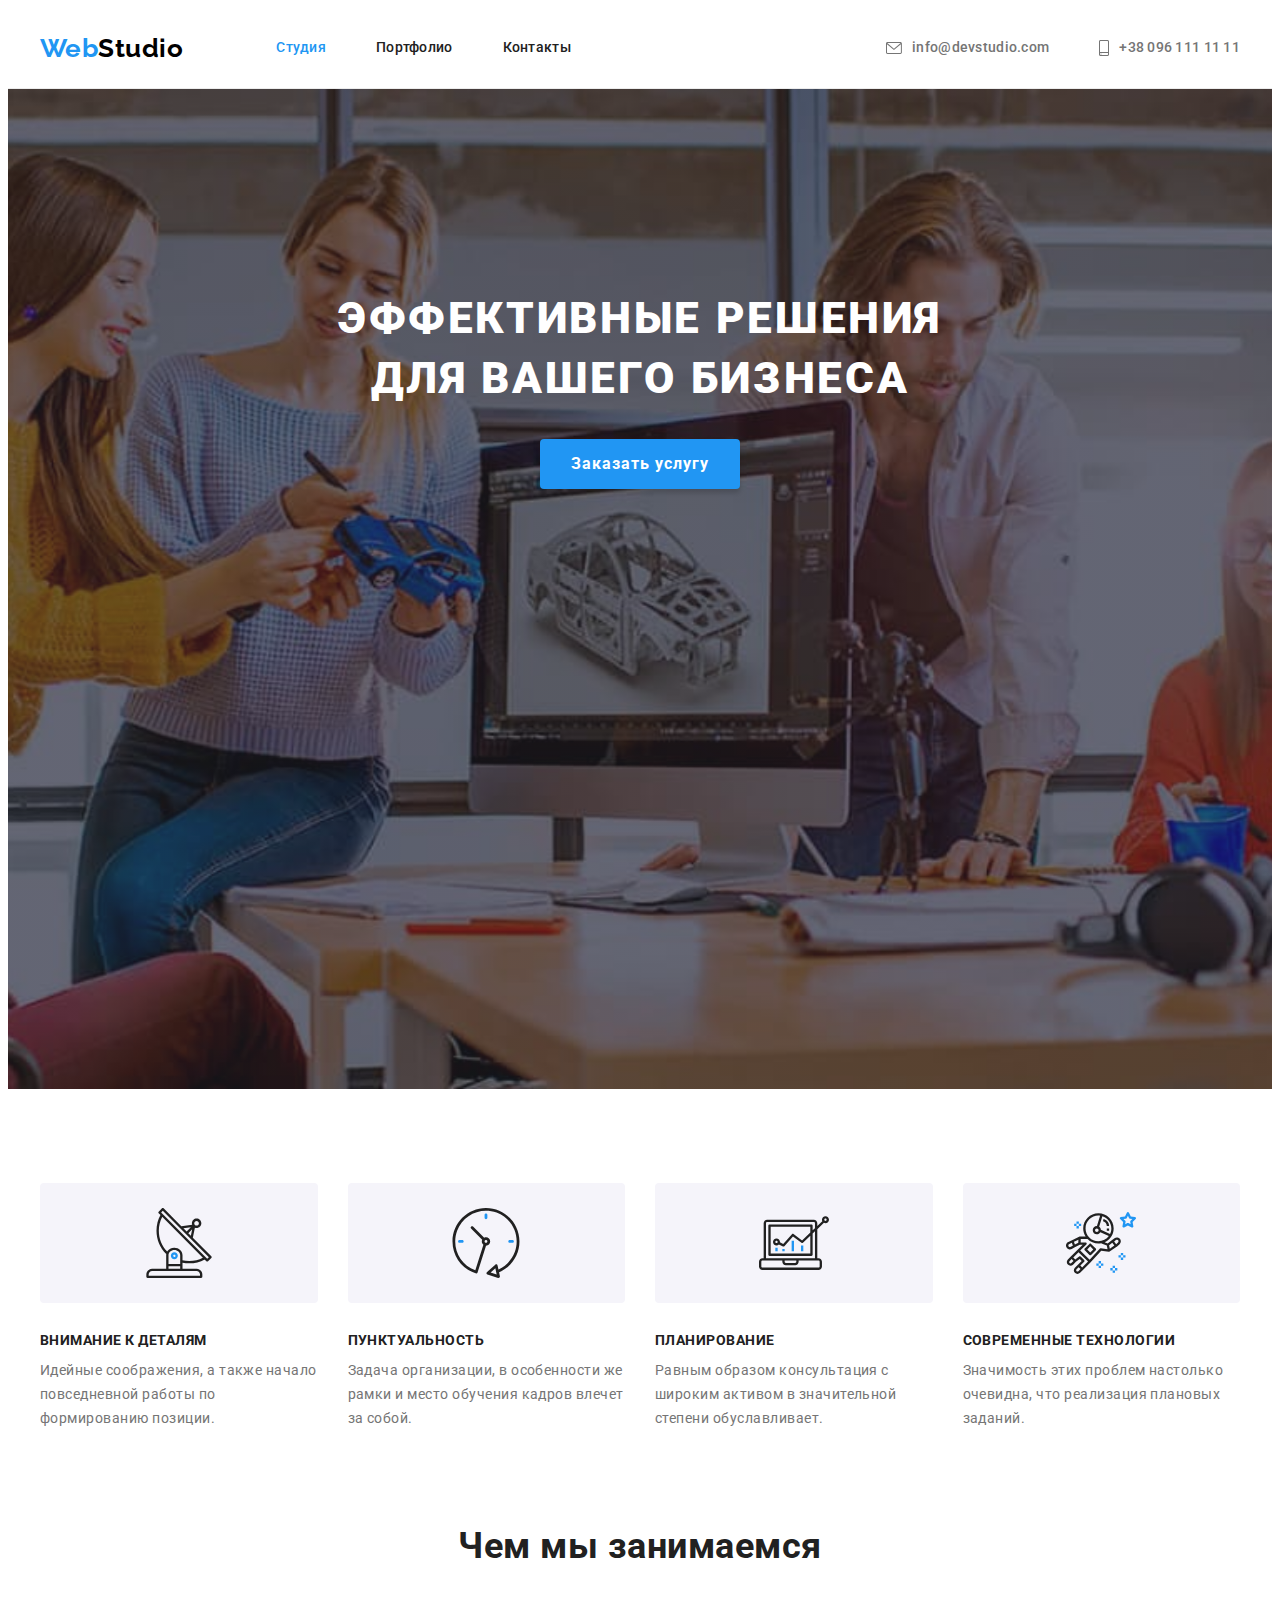
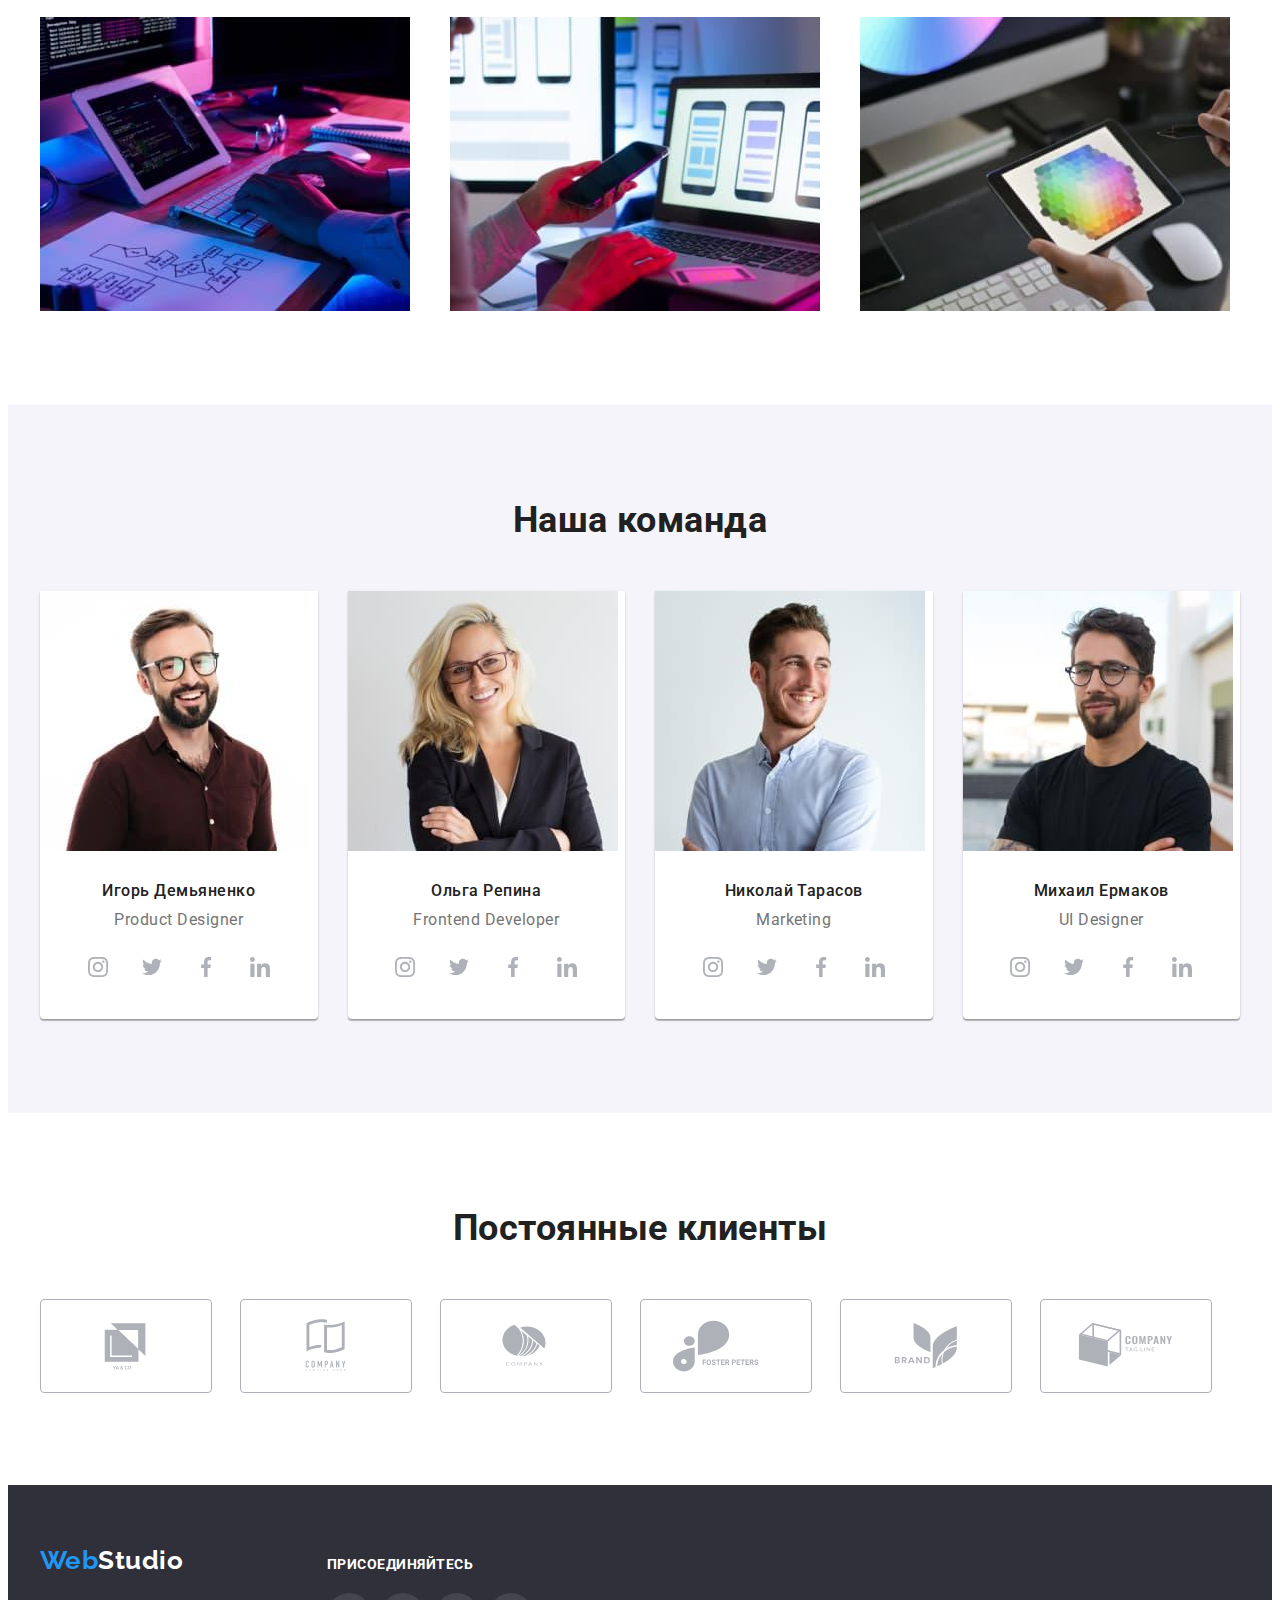
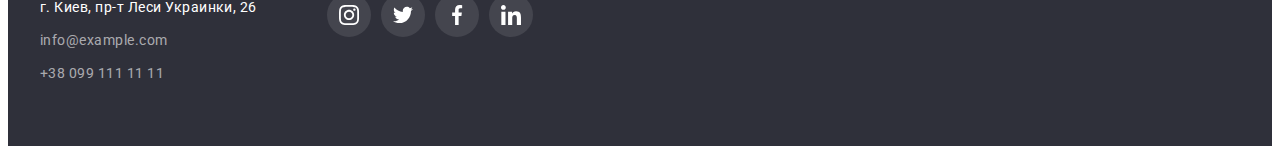
==== index.html @ f6261611 "Переносит файлы из 4-го ДЗ" ====
<!DOCTYPE html>
<html lang="ru">
<head>
    <meta charset="UTF-8">
    <meta http-equiv="X-UA-Compatible" content="IE=edge">
    <meta name="viewport" content="width=device-width, initial-scale=1.0">
    <title>WebStudio</title>
    <link href="https://fonts.googleapis.com/css2?family=Raleway:wght@700&family=Roboto:wght@400;500;700;900&display=swap"
        rel="stylesheet">
    <link rel="stylesheet" href="https://cdnjs.cloudflare.com/ajax/libs/modern-normalize/1.1.0/modern-normalize.min.css"
            integrity="sha512-wpPYUAdjBVSE4KJnH1VR1HeZfpl1ub8YT/NKx4PuQ5NmX2tKuGu6U/JRp5y+Y8XG2tV+wKQpNHVUX03MfMFn9Q=="
            crossorigin="anonymous" referrerpolicy="no-referrer">
    <link rel="stylesheet" href="./css/styles.css">
</head>
<body>
    <!-- шапка сайта -->
    <header class="header">
        <div class="header-container container">
        <a href="./index.html" lang="en" class="logo link">Web<span class="header-studio">Studio</span></a>
        <nav class="navigation">
            <ul class="site-nav">
                <li class="site-nav-item"><a href="" class="site-nav-link link current">Студия</a></li>
                <li class="site-nav-item"><a href="./portfolio.html" class="site-nav-link link">Портфолио</a></li>
                <li class="site-nav-item"><a href="" class="site-nav-link link">Контакты</a></li>
            </ul>
        </nav>

        <ul class="contacts">
            <li class="contact-item">
                <a href="mailto:info@devstudio.com" class="contact-link link">
                    <svg class="contact-icon" width="16" height="12px">
                        <use href="./images/icons.svg#icon-envelope"></use>
                    </svg>
                    info@devstudio.com
                </a>
            </li>
            <li class="contact-item">
                <a href="tel:+380961111111" class="contact-link link">
                    <svg class="contact-icon" width="10" height="16">
                        <use href="./images/icons.svg#icon-smartphone"></use>
                    </svg>
                    +38 096 111 11 11
                </a>
            </li>
        </ul>
        </div>
    </header>

    <!-- уникальные данные страницы -->
    <main>
        <section class="hero">
            <div class="hero-flex container">
            <h1 class="hero-title">Эффективные решения для вашего бизнеса</h1>
            <button type="button" class="hero-btn">Заказать услугу</button>
        </div>
        </section>
        
        <section class="features-section section">
            <div class="container">
            <h2 class="section-title visually-hidden">Особенности</h2>
            <ul class="features">
                <li class="feature-item">
                    <div class="feature-icon">
                    <svg width="70" height="70">
                        <use href="./images/icons.svg#icon-antenna"></use>
                    </svg>
                    </div>
                    <h3 class="feature-title">Внимание к деталям</h3>
                    <p class="feature-desc">Идейные соображения, а также начало повседневной работы по формированию позиции.</p>
                </li>
                <li class="feature-item">
                    <div class="feature-icon">
                    <svg width="70" height="70">
                        <use href="./images/icons.svg#icon-clock"></use>
                    </svg>
                    </div>
                    <h3 class="feature-title">Пунктуальность</h3>
                    <p class="feature-desc">Задача организации, в особенности же рамки и место обучения кадров влечет за собой.</p>
                </li>
                <li class="feature-item">
                    <div class="feature-icon">
                    <svg width="70" height="70">
                        <use href="./images/icons.svg#icon-diagram"></use>
                    </svg>
                    </div>
                    <h3 class="feature-title">Планирование</h3>
                    <p class="feature-desc">Равным образом консультация с широким активом в значительной степени обуславливает.</p>
                </li>
                <li class="feature-item">
                    <div class="feature-icon">
                    <svg width="70" height="70">
                        <use href="./images/icons.svg#icon-astronaut"></use>
                    </svg>
                    </div>
                    <h3 class="feature-title">Современные технологии</h3>
                    <p class="feature-desc">Значимость этих проблем настолько очевидна, что реализация плановых заданий.</p>
                </li>
            </ul>
            </div>
        </section>

        <section class="section">
            <div class="container">
            <h2 class="section-title">Чем мы занимаемся</h2>
            <ul class="works">
                <li class="work-item">
                    <img src="./images/box_1.jpg" alt="Руки на клавиатуре перед планшетом" width="370">
                </li>
                <li class="work-item">
                    <img src="./images/box_2.jpg" alt="В левой руке смартфон, правая рука - на тачпаде ноутбука. На экране ноутбука макеты смартфонов" width="370">
                </li>
                <li class="work-item">
                    <img src="./images/box_3.jpg" alt="В левой руке планшет, в правой маркер, руки находятся над компьютерным столом" width="370">
                </li>
            </ul>
            </div>
        </section>

        <section class="section team">
            <div class="container">
            <h2 class="section-title">Наша команда</h2>
            <ul class="members">
                <li class="member-item">
                    <img src="./images/team_1.jpg" alt="Мужчина-шатен с бородой и в очках улыбается" width="270" class="member-image">
                    <div class="member-content">
                        <h3 class="member-title">Игорь Демьяненко</h3>
                        <p lang="en" class="member-desc">Product Designer</p>
                        <ul class="member-item-list  social-list">
                            <li class="social-item">
                                <a href="" class="social-link member link">
                                    <svg class="social-icon member" width="20" height="20">
                                        <use href="./images/icons.svg#icon-instagram"></use>
                                    </svg>
                                </a>
                            </li>
                            <li class="social-item">
                                <a href="" class="social-link member link">
                                    <svg class="social-icon member" width="20" height="20">
                                        <use href="./images/icons.svg#icon-twitter"></use>
                                    </svg>
                                </a>
                            </li>
                            <li class="social-item">
                                <a href="" class="social-link member link">
                                    <svg class="social-icon member" width="20" height="20">
                                        <use href="./images/icons.svg#icon-facebook"></use>
                                    </svg>
                                </a>
                            </li>
                            <li class="social-item">
                                <a href="" class="social-link member link">
                                    <svg class="social-icon member" width="20" height="20">
                                        <use href="./images/icons.svg#icon-linkedin"></use>
                                    </svg>
                                </a>
                            </li>
                        </ul>
                    </div>
                </li>
                <li class="member-item">
                    <img src="./images/team_2.jpg" alt="Женщина-блондинка в очках улыбается" width="270" class="member-image">
                    <div class="member-content">
                        <h3 class="member-title">Ольга Репина</h3>
                        <p lang="en" class="member-desc">Frontend Developer</p>
                        <ul class="member-item-list  social-list">
                            <li class="social-item">
                                <a href="" class="social-link member link">
                                    <svg class="social-icon member" width="20" height="20">
                                        <use href="./images/icons.svg#icon-instagram"></use>
                                    </svg>
                                </a>
                            </li>
                            <li class="social-item">
                                <a href="" class="social-link member link">
                                    <svg class="social-icon member" width="20" height="20">
                                        <use href="./images/icons.svg#icon-twitter"></use>
                                    </svg>
                                </a>
                            </li>
                            <li class="social-item">
                                <a href="" class="social-link member link">
                                    <svg class="social-icon member" width="20" height="20">
                                        <use href="./images/icons.svg#icon-facebook"></use>
                                    </svg>
                                </a>
                            </li>
                            <li class="social-item">
                                <a href="" class="social-link member link">
                                    <svg class="social-icon member" width="20" height="20">
                                        <use href="./images/icons.svg#icon-linkedin"></use>
                                    </svg>
                                </a>
                            </li>
                        </ul>
                    </div>
                </li>
                <li class="member-item">
                    <img src="./images/team_3.jpg" alt="Мужчина-шатен улыбается, смотрит в сторону" width="270" class="member-image">
                    <div class="member-content">
                        <h3 class="member-title">Николай Тарасов</h3>
                        <p lang="en" class="member-desc">Marketing</p>
                        <ul class="member-item-list  social-list">
                            <li class="social-item">
                                <a href="" class="social-link member link">
                                    <svg class="social-icon member" width="20" height="20">
                                        <use href="./images/icons.svg#icon-instagram"></use>
                                    </svg>
                                </a>
                            </li>
                            <li class="social-item">
                                <a href="" class="social-link member link">
                                    <svg class="social-icon member" width="20" height="20">
                                        <use href="./images/icons.svg#icon-twitter"></use>
                                    </svg>
                                </a>
                            </li>
                            <li class="social-item">
                                <a href="" class="social-link member link">
                                    <svg class="social-icon member" width="20" height="20">
                                        <use href="./images/icons.svg#icon-facebook"></use>
                                    </svg>
                                </a>
                            </li>
                            <li class="social-item">
                                <a href="" class="social-link member link">
                                    <svg class="social-icon member" width="20" height="20">
                                        <use href="./images/icons.svg#icon-linkedin"></use>
                                    </svg>
                                </a>
                            </li>
                        </ul>
                    </div>
                </li>
                <li class="member-item">
                    <img src="./images/team_4.jpg" alt="Мужчина-брюнет с бородой и в очках улыбается" width="270" class="member-image">
                    <div class="member-content">
                        <h3 class="member-title">Михаил Ермаков</h3>
                        <p lang="en" class="member-desc">UI Designer</p>
                        <ul class="member-item-list  social-list">
                            <li class="social-item">
                                <a href="" class="social-link member link">
                                    <svg class="social-icon member" width="20" height="20">
                                        <use href="./images/icons.svg#icon-instagram"></use>
                                    </svg>
                                </a>
                            </li>
                            <li class="social-item">
                                <a href="" class="social-link member link">
                                    <svg class="social-icon member" width="20" height="20">
                                        <use href="./images/icons.svg#icon-twitter"></use>
                                    </svg>
                                </a>
                            </li>
                            <li class="social-item">
                                <a href="" class="social-link member link">
                                    <svg class="social-icon member" width="20" height="20">
                                        <use href="./images/icons.svg#icon-facebook"></use>
                                    </svg>
                                </a>
                            </li>
                            <li class="social-item">
                                <a href="" class="social-link member link">
                                    <svg class="social-icon member" width="20" height="20">
                                        <use href="./images/icons.svg#icon-linkedin"></use>
                                    </svg>
                                </a>
                            </li>
                        </ul>
                    </div>
                </li>
            </ul>
            </div>
        </section>

        <section class="section">
            <div class="container">
                <h2 class="section-title">Постоянные клиенты</h2>
                <ul class="clients">
                    <li class="client-item">
                        <a href="" class="client-link link">
                            <svg class="client-icon" width="106" height="60">
                                <use href="./images/icons.svg#icon-client1"></use>
                            </svg>
                        </a>
                    </li>
                    <li class="client-item">
                        <a href="" class="client-link link">
                            <svg class="client-icon" width="106" height="60">
                                <use href="./images/icons.svg#icon-client2"></use>
                            </svg>
                        </a>
                    </li>
                    <li class="client-item">
                        <a href="" class="client-link link">
                            <svg class="client-icon" width="106" height="60">
                                <use href="./images/icons.svg#icon-client3"></use>
                            </svg>
                        </a>
                    </li>
                    <li class="client-item">
                        <a href="" class="client-link link">
                            <svg class="client-icon" width="106" height="60">
                                <use href="./images/icons.svg#icon-client4"></use>
                            </svg>
                        </a>
                    </li>
                    <li class="client-item">
                        <a href="" class="client-link link">
                            <svg class="client-icon" width="106" height="60">
                                <use href="./images/icons.svg#icon-client5"></use>
                            </svg>
                        </a>
                    </li>
                    <li class="client-item">
                        <a href="" class="client-link link">
                            <svg class="client-icon" width="106" height="60">
                                <use href="./images/icons.svg#icon-client6"></use>
                            </svg>
                        </a>
                    </li>
    
                 </ul>
             </div>
        </section>
    </main>
    
    <!-- подвал сайта -->
    <footer>
        <div class="footer-container container">
            <div class="footer-block footer-address">
                <a href="./index.html" lang="en" class="logo link">Web<span class="footer-studio">Studio</span></a>
                <address class="address">
                    <ul class="address-list">
                        <li class="address-item"><a href="https://goo.gl/maps/fksLgXk4oVLqper47" class="address-map link">г. Киев, пр-т Леси Украинки, 26</a></li>
                        <li class="address-item"><a href="mailto:info@example.com" class="address-link link">info@example.com</a></li>
                        <li class="address-item"><a href="tel:+380991111111" class="address-link link">+38 099 111 11 11</a></li>
                    </ul>
                </address>
            </div>
            <div class="footer-block footer-social">
                <h3 class="footer-social-title">Присоединяйтесь</h3>
                <ul class="footer-list  social-list">
                    <li class="social-item">
                        <a href="" class="social-link footer link">
                            <svg class="social-icon footer" width="20" height="20">
                                <use href="./images/icons.svg#icon-instagram"></use>
                            </svg>
                        </a>
                    </li>
                    <li class="social-item">
                        <a href="" class="social-link footer link">
                            <svg class="social-icon footer" width="20" height="20">
                                <use href="./images/icons.svg#icon-twitter"></use>
                            </svg>
                        </a>
                    </li>
                    <li class="social-item">
                        <a href="" class="social-link footer link">
                            <svg class="social-icon footer" width="20" height="20">
                                <use href="./images/icons.svg#icon-facebook"></use>
                            </svg>
                        </a>
                    </li>
                    <li class="social-item">
                        <a href="" class="social-link footer link">
                            <svg class="social-icon footer" width="20" height="20">
                                <use href="./images/icons.svg#icon-linkedin"></use>
                            </svg>
                        </a>
                    </li>
                </ul>
            </div>
            </ul>
        </div>
    </footer>
</body>
</html>
---- css/styles.css ----
:root {
  --primary-text-color: #757575;
  --title-text-color: #212121;
  --accent-color: #2196f3;
  --primary-bg-color: #fff;
  --footer-bg-color: #2f303a;
  --footer-contacts-color: rgba(255, 255, 255, 0.6);
  --logo-studio-header-color: #000;
  --secondary-bg-color: #f5f4fa;
  --border-color: #ececec;
  --border-portfolio: #eeeeee;
  --hero-overlay-color: rgba(47, 48, 58, 0.4);
  --footer-social-bg-color: rgba(255, 255, 255, 0.1);
  --team-social-icon-color: #afb1b8;
  --main-margin: 30px;
  --secondary-margin: 50px;
  --main-title-size: 16px;
  --main-text-size: 14px;
  --small-margin: 10px;
  --main-border-radius: 4px;
}

body {
  font-family: "Roboto", sans-serif;
  letter-spacing: 0.03em;
  color: var(--primary-text-color);
  background-color: var(--primary-bg-color);
}

img {
  display: block;
  max-width: 100%;
  height: auto;
}

p,
h1,
h2,
h3,
h4,
h5,
h6 {
  margin: 0;
}

ul {
  margin: 0;
  padding-left: 0;
  list-style: none;
}

/* общие особенности */

.container {
  width: 1200px;
  padding: 0 15px;
  margin: 0 auto;
}

.section {
  padding-top: 94px;
  padding-bottom: 94px;
}

.link {
  text-decoration: none;
}

.link:hover,
.link:focus {
  color: var(--accent-color);
}

.visually-hidden {
  position: absolute;
  width: 1px;
  height: 1px;
  margin: -1px;
  padding: 0;
  overflow: hidden;
  border: 0;
  clip: rect(0 0 0 0);
}

/* шапка */

.header {
  border-bottom: 1px solid var(--border-color);
}

.header-container {
  display: flex;
  align-items: center;
}

/* логотип */

.logo {
  font-family: "Raleway", sans-serif;
  font-weight: 700;
  font-size: 26px;
  line-height: 1.19;
  color: var(--accent-color);
}

.header-studio {
  color: var(--logo-studio-header-color);
}

.footer-studio {
  color: var(--primary-bg-color);
}

/* навигация сайта и контакты в шапке */

.navigation {
  margin-left: 93px;
}

.site-nav {
  display: flex;
  align-items: center;
}

.contacts {
  display: flex;
  align-items: center;
  margin-left: auto;
}

.site-nav-item:not(:last-child),
.contact-item:not(:last-child) {
  margin-right: var(--secondary-margin);
}

.site-nav-link,
.contact-link {
  display: block;
  padding-top: 32px;
  padding-bottom: 32px;

  font-weight: 500;
  font-size: var(--main-text-size);
  line-height: 1.14;
  letter-spacing: 0.02em;
}

.site-nav-link {
  color: var(--title-text-color);
}

.site-nav-link.current {
  color: var(--accent-color);
}

.contact-link {
  display: flex;
  align-items: center;
  justify-content: center;
  width: 100%;
  height: 100%;
  color: var(--primary-text-color);
}

.contact-icon {
  fill: var(--primary-text-color);
  margin-right: var(--small-margin);
}

.contact-link:hover .contact-icon,
.contact-link:focus .contact-icon {
  fill: var(--accent-color);
}

/* главная страница */
/* герой */

.hero {
  margin: 0 auto;
  padding-top: 200px;
  padding-bottom: 200px;
  max-width: 1600px;
  min-height: 600px;
  background-image: linear-gradient(
      rgba(47, 48, 58, 0.4),
      rgba(47, 48, 58, 0.4)
    ),
    url("../images/hero-image.jpg");
  background-repeat: no-repeat;
  background-position: center;
  background-size: cover;
  background-color: var(--footer-bg-color);
}

.hero-flex {
  display: flex;
  flex-direction: column;
  align-items: center;
}

.hero-title {
  margin: 0 auto;

  font-weight: 900;
  font-size: 44px;
  line-height: 1.36;
  text-align: center;
  letter-spacing: 0.06em;
  text-transform: uppercase;
  max-width: 696px;

  color: var(--primary-bg-color);
}

.hero-btn {
  width: 200px;
  height: var(--secondary-margin);
  margin-top: var(--main-margin);

  font-family: inherit;
  font-weight: 700;
  font-size: var(--main-title-size);
  line-height: 1.87;
  letter-spacing: 0.06em;

  color: var(--primary-bg-color);
  background-color: var(--accent-color);
  border-color: transparent;
  box-shadow: 0px 4px 4px rgba(0, 0, 0, 0.15);
  border-radius: var(--main-border-radius);

  cursor: pointer;
}

.hero-btn:hover,
.hero-btn:focus {
  color: var(--accent-color);
  background-color: var(--primary-bg-color);
}

/* общее в секциях */

.section-title,
.feature-title,
.member-title {
  color: var(--title-text-color);
}

.section-title,
.member-title,
.member-desc {
  text-align: center;
}

.section-title {
  margin-bottom: var(--secondary-margin);

  font-weight: 700;
  font-size: 36px;
  line-height: 1.17;
}

.feature-title,
.footer-social-title {
  font-weight: 700;
  font-size: var(--main-text-size);
  line-height: 1.14;
  text-transform: uppercase;
}

/* секция - особенности */

.features-section {
  padding-bottom: 0px;
}

.features {
  display: flex;
  margin-left: calc(-1 * var(--main-margin));
}

.feature-item {
  flex-basis: calc(100% / 4 - var(--main-margin));
  margin-left: var(--main-margin);
}

.feature-icon {
  display: flex;
  align-items: center;
  justify-content: center;
  height: 120px;
  background-color: var(--secondary-bg-color);
  border-radius: var(--main-border-radius);

  margin-bottom: var(--main-margin);
}

.feature-title {
  margin-bottom: var(--small-margin);
}

.feature-desc {
  font-size: var(--main-text-size);
  line-height: 1.71;
}

/* секция - работа */

.works {
  display: flex;
  margin-left: calc(-1 * var(--main-margin));
}

.work-item {
  flex-basis: calc(100% / 3 - var(--main-margin));
  margin-left: var(--main-margin);
}

/* секция - команда*/

.team {
  background-color: var(--secondary-bg-color);
}

.members {
  display: flex;
  margin-left: calc(-1 * var(--main-margin));
}

.member-item {
  flex-basis: calc(100% / 4 - var(--main-margin));
  margin-left: var(--main-margin);

  background-color: var(--primary-bg-color);
  box-shadow: 0px 1px 3px rgba(0, 0, 0, 0.12), 0px 1px 1px rgba(0, 0, 0, 0.14),
    0px 2px 1px rgba(0, 0, 0, 0.2);
  border-radius: 0px 0px 4px 4px;
}

.member-content {
  padding-top: var(--main-margin);
  padding-bottom: var(--main-margin);
}

.member-title,
.member-desc {
  font-size: var(--main-title-size);
  line-height: 1.19;
}

.member-title {
  margin-bottom: var(--small-margin);
  font-weight: 500;
}

.member-desc {
  margin-bottom: 16px;
}

/* Иконки на соц.сети - команда и футер */

.social-list {
  display: flex;
  justify-content: center;
}

.social-item {
  width: 44px;
  height: 44px;
}

.social-item:not(:first-child) {
  margin-left: var(--small-margin);
}

.social-link {
  display: flex;
  align-items: center;
  justify-content: center;
  width: 100%;
  height: 100%;
  border-radius: 50%;
}

.social-link.member {
  background-color: var(--primary-bg-color);
}

.social-icon.member {
  fill: var(--team-social-icon-color);
}

.social-link.member:hover .social-icon,
.social-link.member:focus .social-icon {
  fill: var(--primary-bg-color);
}

.social-link.footer {
  background-color: var(--footer-social-bg-color);
}

.social-icon.footer {
  fill: var(--primary-bg-color);
}

.social-link:hover,
.social-link:focus {
  background-color: var(--accent-color);
}

/* секция - постоянные клиенты */

.clients {
  display: flex;
}

.client-item {
  width: 170px;
  height: 92px;
}

.client-item:not(:first-child) {
  margin-left: var(--main-margin);
}

.client-link {
  display: flex;
  align-items: center;
  justify-content: center;
  width: 100%;
  height: 100%;
  border: 1px solid var(--team-social-icon-color);
  border-radius: var(--main-border-radius);
}

.client-link:hover,
.client-link:focus {
  border-color: var(--accent-color);
}

.client-icon {
  fill: var(--team-social-icon-color);
}

.client-link:hover .client-icon,
.client-link:focus .client-icon {
  fill: var(--accent-color);
}

/* страница - портфолио */
.filters {
  display: flex;
  justify-content: center;
  align-items: center;
  margin-bottom: var(--secondary-margin);
}

.filter-item:not(:first-child) {
  margin-left: 8px;
}

.filter-btn {
  padding: 6px 22px;

  font-family: inherit;
  font-weight: 500;
  font-size: var(--main-title-size);
  line-height: 1.62;
  letter-spacing: 0.03em;

  color: var(--title-text-color);
  background-color: var(--secondary-bg-color);
  border-color: transparent;
  border-radius: var(--main-border-radius);

  cursor: pointer;
}

.filter-btn:hover,
.filter-btn:focus {
  color: var(--primary-bg-color);
  background-color: var(--accent-color);
  box-shadow: 0px 3px 1px rgba(0, 0, 0, 0.1), 0px 1px 2px rgba(0, 0, 0, 0.08),
    0px 2px 2px rgba(0, 0, 0, 0.12);
}

.projects {
  display: flex;
  flex-wrap: wrap;

  margin-top: calc(-1 * var(--main-margin));
  margin-left: calc(-1 * var(--main-margin));
}

.project-item {
  flex-basis: calc(100% / 3 - var(--main-margin));
  margin-top: var(--main-margin);
  margin-left: var(--main-margin);
}

.project-link {
  display: block;
}

.project-link:hover,
.project-link:focus {
  box-shadow: 0px 1px 1px rgba(0, 0, 0, 0.12), 0px 4px 4px rgba(0, 0, 0, 0.06),
    1px 4px 6px rgba(0, 0, 0, 0.16);
}

.project-content {
  padding: 20px 24px;
  border-right: 1px solid var(--border-portfolio);
  border-left: 1px solid var(--border-portfolio);
  border-bottom: 1px solid var(--border-portfolio);
}

.project-title {
  margin-bottom: 4px;

  font-weight: 700;
  font-size: 18px;
  line-height: 2;
  letter-spacing: 0.06em;

  color: var(--title-text-color);
}

.project-desc {
  font-size: var(--main-title-size);
  line-height: 1.87;

  color: var(--primary-text-color);
}

/* подвал сайта */

footer {
  padding-top: 60px;
  padding-bottom: 60px;

  background-color: var(--footer-bg-color);
}

.footer-container {
  display: flex;
  align-items: baseline;
}

.footer-block:not(:first-child) {
  margin-left: 70px;
}

.address {
  margin-top: 20px;
}

.address-list {
  font-style: normal;
  font-size: var(--main-text-size);
  line-height: 1.71;
}

.address-item:not(:last-child) {
  margin-bottom: 9px;
}

.address-map {
  color: var(--primary-bg-color);
}

.address-link {
  color: var(--footer-contacts-color);
}

.footer-social-title {
  margin-bottom: 20px;
  color: var(--primary-bg-color);
}
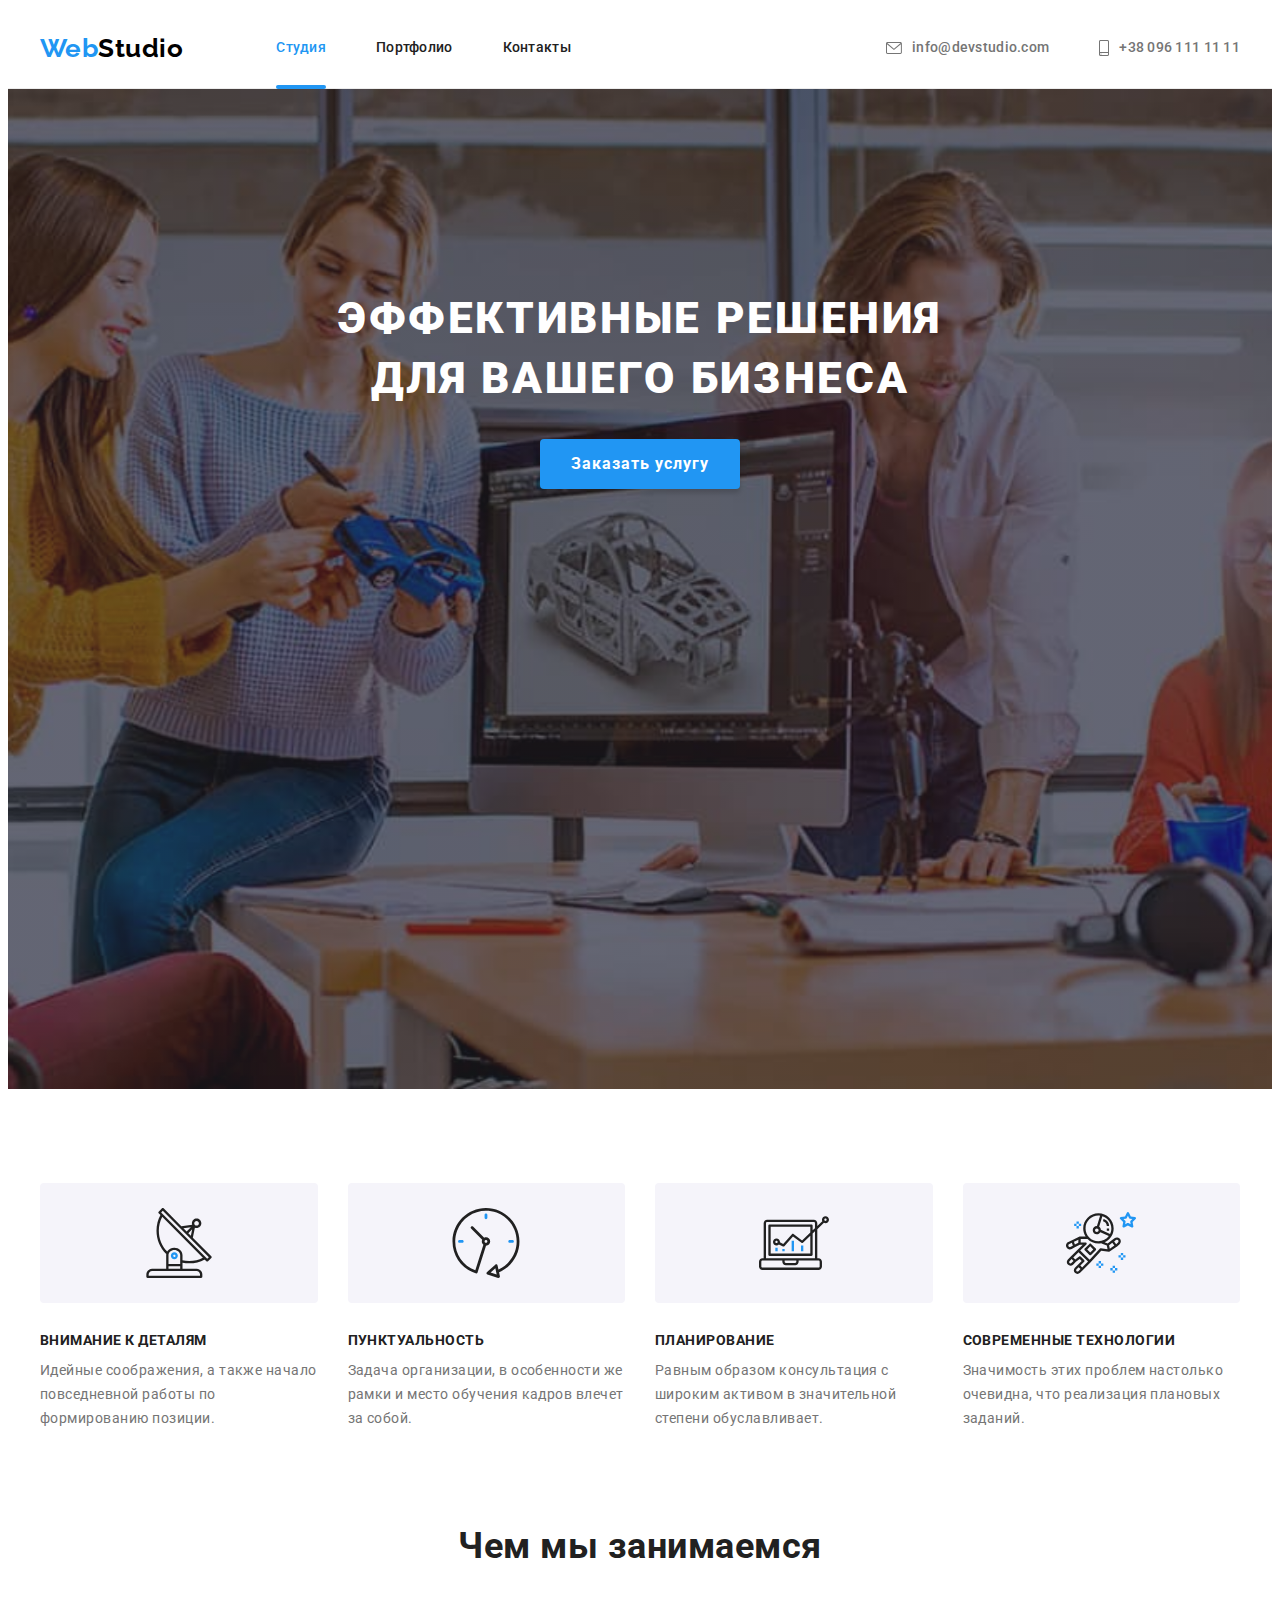
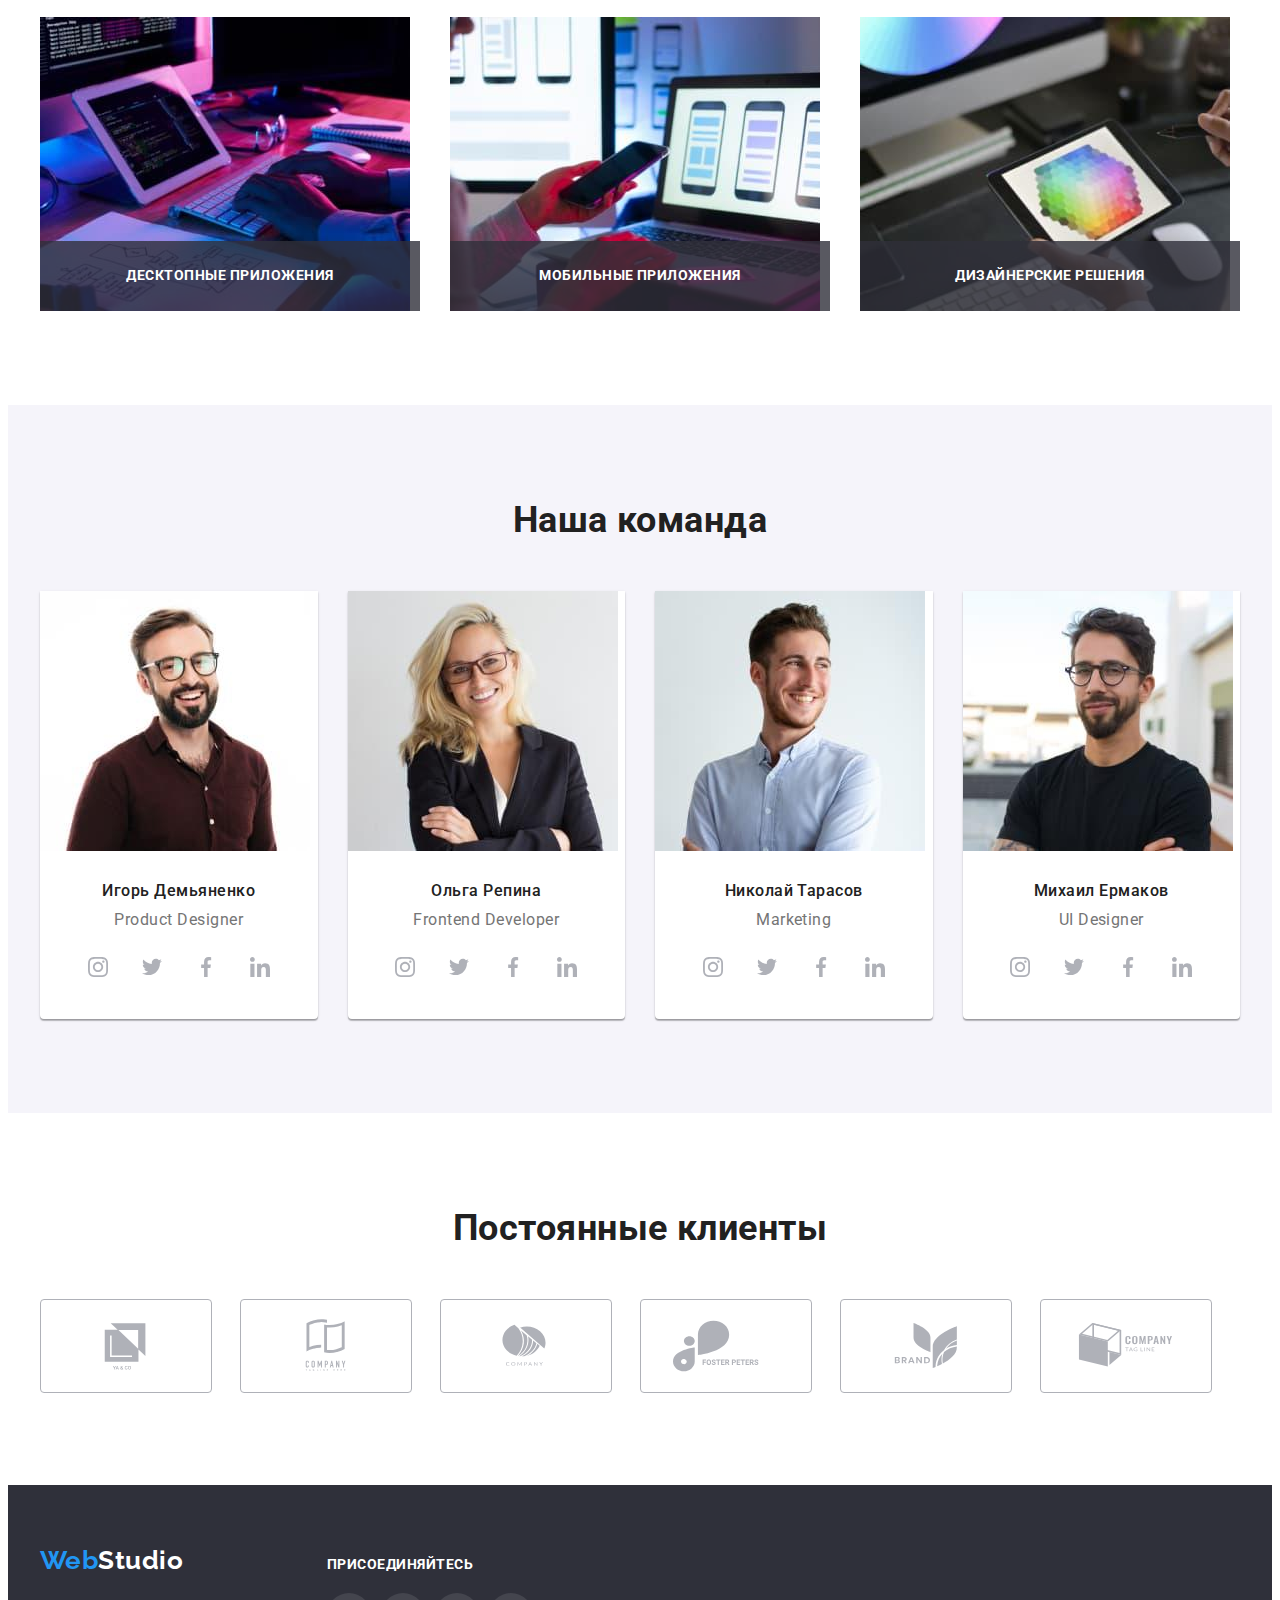
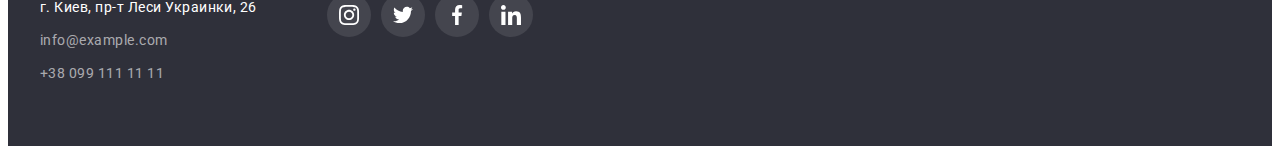
==== commit 77e5bc25: "Добавляет анимации на ховер-фокус, создает модальное окно" ====
--- a/index.html
+++ b/index.html
@@ -51,7 +51,7 @@
         <section class="hero">
             <div class="hero-flex container">
             <h1 class="hero-title">Эффективные решения для вашего бизнеса</h1>
-            <button type="button" class="hero-btn">Заказать услугу</button>
+            <button type="button" class="hero-btn" data-modal-open>Заказать услугу</button>
         </div>
         </section>
         
@@ -105,12 +105,21 @@
             <ul class="works">
                 <li class="work-item">
                     <img src="./images/box_1.jpg" alt="Руки на клавиатуре перед планшетом" width="370">
+                    <div class="work-label">
+                        <h3 class="work-title">Десктопные приложения</h3>
+                    </div>
                 </li>
                 <li class="work-item">
                     <img src="./images/box_2.jpg" alt="В левой руке смартфон, правая рука - на тачпаде ноутбука. На экране ноутбука макеты смартфонов" width="370">
+                    <div class="work-label">
+                        <h3 class="work-title">Мобильные приложения</h3>
+                    </div>
                 </li>
                 <li class="work-item">
                     <img src="./images/box_3.jpg" alt="В левой руке планшет, в правой маркер, руки находятся над компьютерным столом" width="370">
+                    <div class="work-label">
+                        <h3 class="work-title">Дизайнерские решения</h3>
+                    </div>
                 </li>
             </ul>
             </div>
@@ -277,42 +286,42 @@
                 <h2 class="section-title">Постоянные клиенты</h2>
                 <ul class="clients">
                     <li class="client-item">
-                        <a href="" class="client-link link">
+                        <a href="" class="client-link">
                             <svg class="client-icon" width="106" height="60">
                                 <use href="./images/icons.svg#icon-client1"></use>
                             </svg>
                         </a>
                     </li>
                     <li class="client-item">
-                        <a href="" class="client-link link">
+                        <a href="" class="client-link">
                             <svg class="client-icon" width="106" height="60">
                                 <use href="./images/icons.svg#icon-client2"></use>
                             </svg>
                         </a>
                     </li>
                     <li class="client-item">
-                        <a href="" class="client-link link">
+                        <a href="" class="client-link">
                             <svg class="client-icon" width="106" height="60">
                                 <use href="./images/icons.svg#icon-client3"></use>
                             </svg>
                         </a>
                     </li>
                     <li class="client-item">
-                        <a href="" class="client-link link">
+                        <a href="" class="client-link">
                             <svg class="client-icon" width="106" height="60">
                                 <use href="./images/icons.svg#icon-client4"></use>
                             </svg>
                         </a>
                     </li>
                     <li class="client-item">
-                        <a href="" class="client-link link">
+                        <a href="" class="client-link">
                             <svg class="client-icon" width="106" height="60">
                                 <use href="./images/icons.svg#icon-client5"></use>
                             </svg>
                         </a>
                     </li>
                     <li class="client-item">
-                        <a href="" class="client-link link">
+                        <a href="" class="client-link">
                             <svg class="client-icon" width="106" height="60">
                                 <use href="./images/icons.svg#icon-client6"></use>
                             </svg>
@@ -373,5 +382,20 @@
             </ul>
         </div>
     </footer>
+
+<!-- модальное окно -->
+    <div class="backdrop is-hidden" data-modal>
+        <div class="modal">
+            <button type="button" class="close-btn" data-modal-close>
+                <svg class="close-icon" width="18" height="18">
+                    <use href="./images/icons.svg#icon-close"></use>
+                </svg>
+            </button>
+        </div>
+    </div>
+
+<!-- скрипт модального окна -->
+    <script src="./js/modal.js"></script>
+
 </body>
 </html>--- a/css/styles.css
+++ b/css/styles.css
@@ -12,12 +12,16 @@
   --hero-overlay-color: rgba(47, 48, 58, 0.4);
   --footer-social-bg-color: rgba(255, 255, 255, 0.1);
   --team-social-icon-color: #afb1b8;
+  --project-overlay-color: rgba(33, 150, 243, 0.9);
+  --work-overlay-color: rgba(47, 48, 58, 0.8);
+  --backdrop-color: rgba(0, 0, 0, 0.2);
   --main-margin: 30px;
   --secondary-margin: 50px;
   --main-title-size: 16px;
   --main-text-size: 14px;
   --small-margin: 10px;
   --main-border-radius: 4px;
+  --timing-function: cubic-bezier(0.4, 0, 0.2, 1);
 }
 
 body {
@@ -64,6 +68,7 @@
 
 .link {
   text-decoration: none;
+  transition: color 250ms var(--timing-function);
 }
 
 .link:hover,
@@ -147,10 +152,26 @@
 
 .site-nav-link {
   color: var(--title-text-color);
+
+  position: relative;
 }
 
 .site-nav-link.current {
   color: var(--accent-color);
+}
+
+.site-nav-link.current::after {
+  content: "";
+
+  position: absolute;
+  left: 0;
+  bottom: -1px;
+
+  display: block;
+  width: 100%;
+  height: 4px;
+  background-color: var(--accent-color);
+  border-radius: 2px;
 }
 
 .contact-link {
@@ -165,6 +186,7 @@
 .contact-icon {
   fill: var(--primary-text-color);
   margin-right: var(--small-margin);
+  transition: fill 250ms var(--timing-function);
 }
 
 .contact-link:hover .contact-icon,
@@ -230,6 +252,8 @@
   border-radius: var(--main-border-radius);
 
   cursor: pointer;
+  transition: color 250ms var(--timing-function),
+    background-color 250ms var(--timing-function);
 }
 
 .hero-btn:hover,
@@ -261,6 +285,7 @@
 }
 
 .feature-title,
+.work-title,
 .footer-social-title {
   font-weight: 700;
   font-size: var(--main-text-size);
@@ -312,8 +337,26 @@
 }
 
 .work-item {
+  position: relative;
+  overflow: hidden;
   flex-basis: calc(100% / 3 - var(--main-margin));
   margin-left: var(--main-margin);
+}
+
+.work-label {
+  display: flex;
+  align-items: center;
+  justify-content: center;
+  position: absolute;
+  bottom: 0;
+
+  width: 100%;
+  height: 70px;
+  background-color: var(--work-overlay-color);
+}
+
+.work-title {
+  color: var(--primary-bg-color);
 }
 
 /* секция - команда*/
@@ -380,6 +423,7 @@
   width: 100%;
   height: 100%;
   border-radius: 50%;
+  transition: background-color 250ms var(--timing-function);
 }
 
 .social-link.member {
@@ -388,6 +432,7 @@
 
 .social-icon.member {
   fill: var(--team-social-icon-color);
+  transition: fill 250ms var(--timing-function);
 }
 
 .social-link.member:hover .social-icon,
@@ -431,6 +476,7 @@
   height: 100%;
   border: 1px solid var(--team-social-icon-color);
   border-radius: var(--main-border-radius);
+  transition: border-color 250ms var(--timing-function);
 }
 
 .client-link:hover,
@@ -440,6 +486,7 @@
 
 .client-icon {
   fill: var(--team-social-icon-color);
+  transition: fill 250ms var(--timing-function);
 }
 
 .client-link:hover .client-icon,
@@ -474,6 +521,9 @@
   border-radius: var(--main-border-radius);
 
   cursor: pointer;
+  transition: color 250ms var(--timing-function),
+    background-color 250ms var(--timing-function),
+    box-shadow 250ms var(--timing-function);
 }
 
 .filter-btn:hover,
@@ -500,12 +550,44 @@
 
 .project-link {
   display: block;
+  transition: box-shadow 250ms var(--timing-function);
 }
 
 .project-link:hover,
 .project-link:focus {
   box-shadow: 0px 1px 1px rgba(0, 0, 0, 0.12), 0px 4px 4px rgba(0, 0, 0, 0.06),
     1px 4px 6px rgba(0, 0, 0, 0.16);
+}
+
+.project-thumb {
+  position: relative;
+  overflow: hidden;
+}
+
+.project-overlay {
+  position: absolute;
+  top: 0;
+  bottom: 0;
+
+  width: 100%;
+  height: 100%;
+  background-color: var(--project-overlay-color);
+  transform: translateY(100%);
+
+  transition: transform 250ms var(--timing-function);
+}
+
+.project-link:hover .project-overlay,
+.project-link:focus .project-overlay {
+  transform: translateY(0);
+}
+
+.project-overlay-text {
+  padding: 63px 24px;
+  font-size: 18px;
+  line-height: 1.56;
+
+  color: var(--primary-bg-color);
 }
 
 .project-content {
@@ -577,3 +659,59 @@
   margin-bottom: 20px;
   color: var(--primary-bg-color);
 }
+
+/* модальное окно */
+
+.backdrop {
+  position: fixed;
+  top: 0;
+  left: 0;
+  width: 100vw;
+  height: 100vh;
+
+  background-color: var(--backdrop-color);
+  opacity: 1;
+  transition: opacity 250ms var(--timing-function);
+}
+
+.backdrop.is-hidden {
+  opacity: 0;
+  pointer-events: none;
+}
+
+.backdrop.is-hidden .modal {
+  transform: translate(-50%, -50%) scale(0.9);
+}
+
+.modal {
+  position: absolute;
+  top: 50%;
+  left: 50%;
+  transform: translate(-50%, -50%) scale(1);
+  transition: transform 250ms var(--timing-function);
+
+  min-width: 528px;
+  min-height: 581px;
+
+  background-color: var(--primary-bg-color);
+  box-shadow: 0px 1px 3px rgba(0, 0, 0, 0.12), 0px 1px 1px rgba(0, 0, 0, 0.14),
+    0px 2px 1px rgba(0, 0, 0, 0.2);
+  border-radius: 4px;
+}
+
+.close-btn {
+  position: absolute;
+  display: flex;
+  align-items: center;
+  justify-content: center;
+
+  top: 8px;
+  right: 8px;
+  border-radius: 50%;
+  width: 30px;
+  height: 30px;
+
+  background-color: transparent;
+  border: 1px solid rgba(0, 0, 0, 0.1);
+  cursor: pointer;
+}
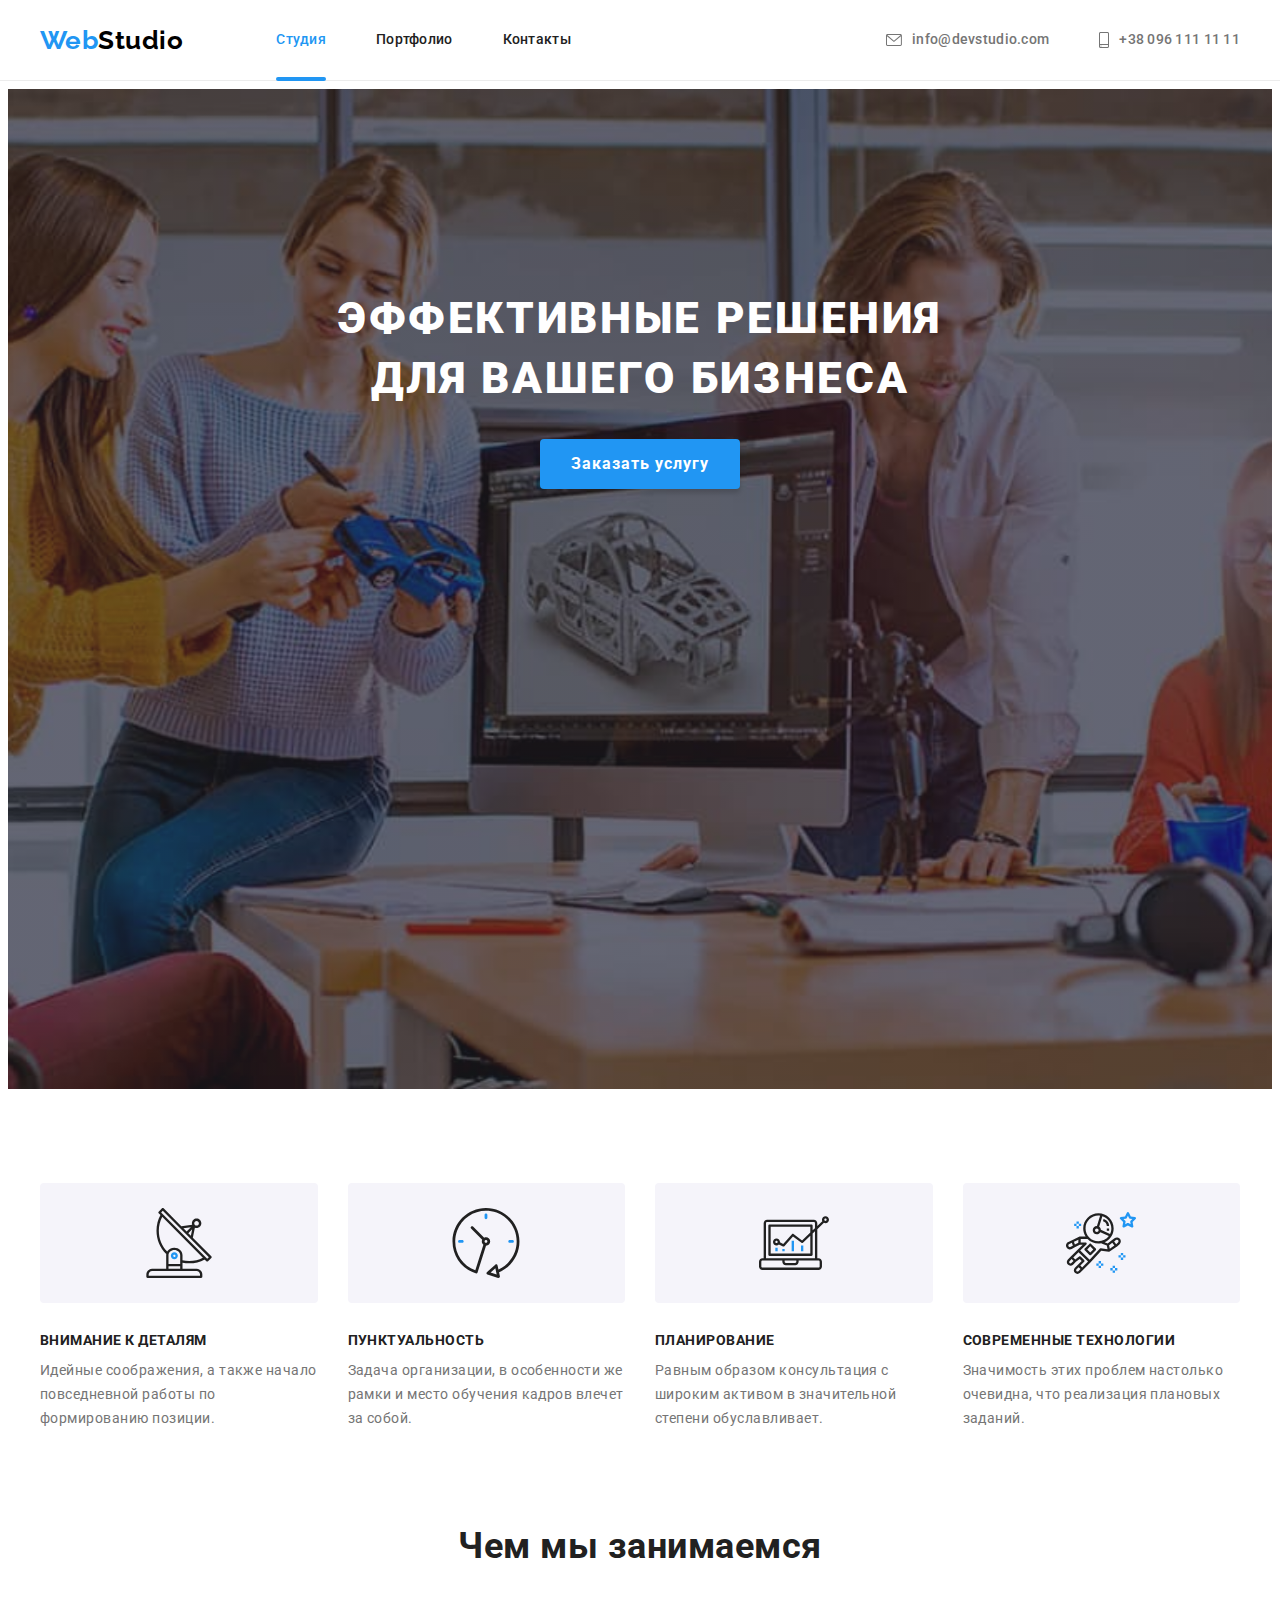
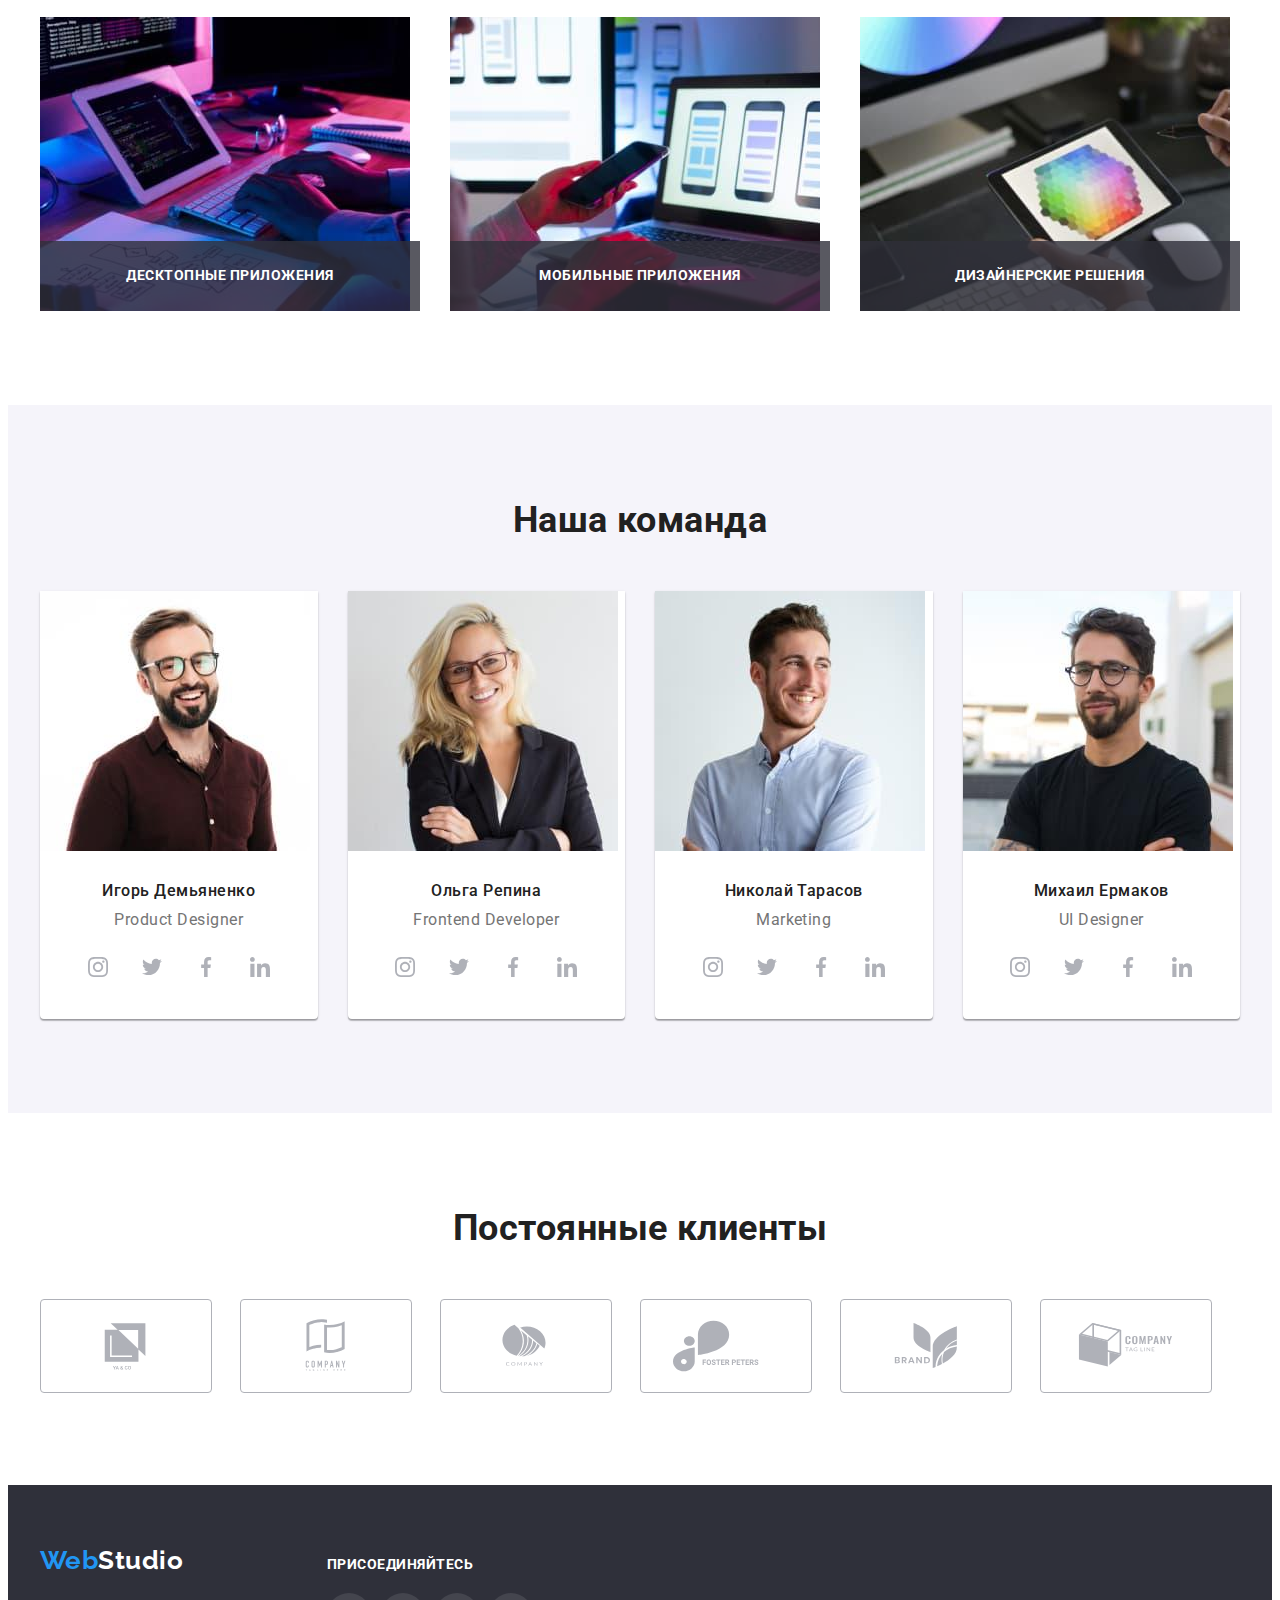
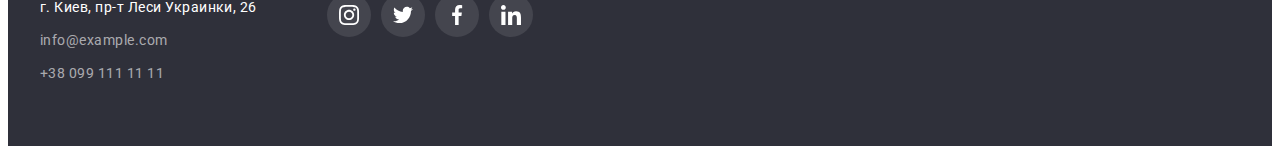
==== commit 30dea8c8: "Фиксирует шапку" ====
--- a/index.html
+++ b/index.html
@@ -397,5 +397,13 @@
 <!-- скрипт модального окна -->
     <script src="./js/modal.js"></script>
 
+<!-- скрипт хэдэра -->
+    <script>
+        const { height: pageHeaderHeight } = document
+                .querySelector(".header")
+                .getBoundingClientRect();
+
+            document.body.style.paddingTop = `${pageHeaderHeight}px`;
+    </script>
 </body>
 </html>--- a/css/styles.css
+++ b/css/styles.css
@@ -25,6 +25,7 @@
 }
 
 body {
+  padding-top: 80px;
   font-family: "Roboto", sans-serif;
   letter-spacing: 0.03em;
   color: var(--primary-text-color);
@@ -90,7 +91,15 @@
 /* шапка */
 
 .header {
+  position: fixed;
+  z-index: 1;
+  width: 100%;
+  top: 0;
+  left: 0;
+  min-height: 80px;
   border-bottom: 1px solid var(--border-color);
+
+  background-color: var(--primary-bg-color);
 }
 
 .header-container {
@@ -664,6 +673,7 @@
 
 .backdrop {
   position: fixed;
+  z-index: 1;
   top: 0;
   left: 0;
   width: 100vw;
@@ -671,16 +681,8 @@
 
   background-color: var(--backdrop-color);
   opacity: 1;
-  transition: opacity 250ms var(--timing-function);
-}
-
-.backdrop.is-hidden {
-  opacity: 0;
-  pointer-events: none;
-}
-
-.backdrop.is-hidden .modal {
-  transform: translate(-50%, -50%) scale(0.9);
+  transition: opacity 250ms var(--timing-function),
+    visibility 250ms var(--timing-function);
 }
 
 .modal {
@@ -688,7 +690,8 @@
   top: 50%;
   left: 50%;
   transform: translate(-50%, -50%) scale(1);
-  transition: transform 250ms var(--timing-function);
+  transition: transform 250ms var(--timing-function),
+    opacity 250ms var(--timing-function);
 
   min-width: 528px;
   min-height: 581px;
@@ -697,6 +700,17 @@
   box-shadow: 0px 1px 3px rgba(0, 0, 0, 0.12), 0px 1px 1px rgba(0, 0, 0, 0.14),
     0px 2px 1px rgba(0, 0, 0, 0.2);
   border-radius: 4px;
+}
+
+.backdrop.is-hidden {
+  opacity: 0;
+  visibility: hidden;
+  pointer-events: none;
+}
+
+.backdrop.is-hidden .modal {
+  transform: translate(-50%, -50%) scale(0.9);
+  opacity: 0;
 }
 
 .close-btn {
